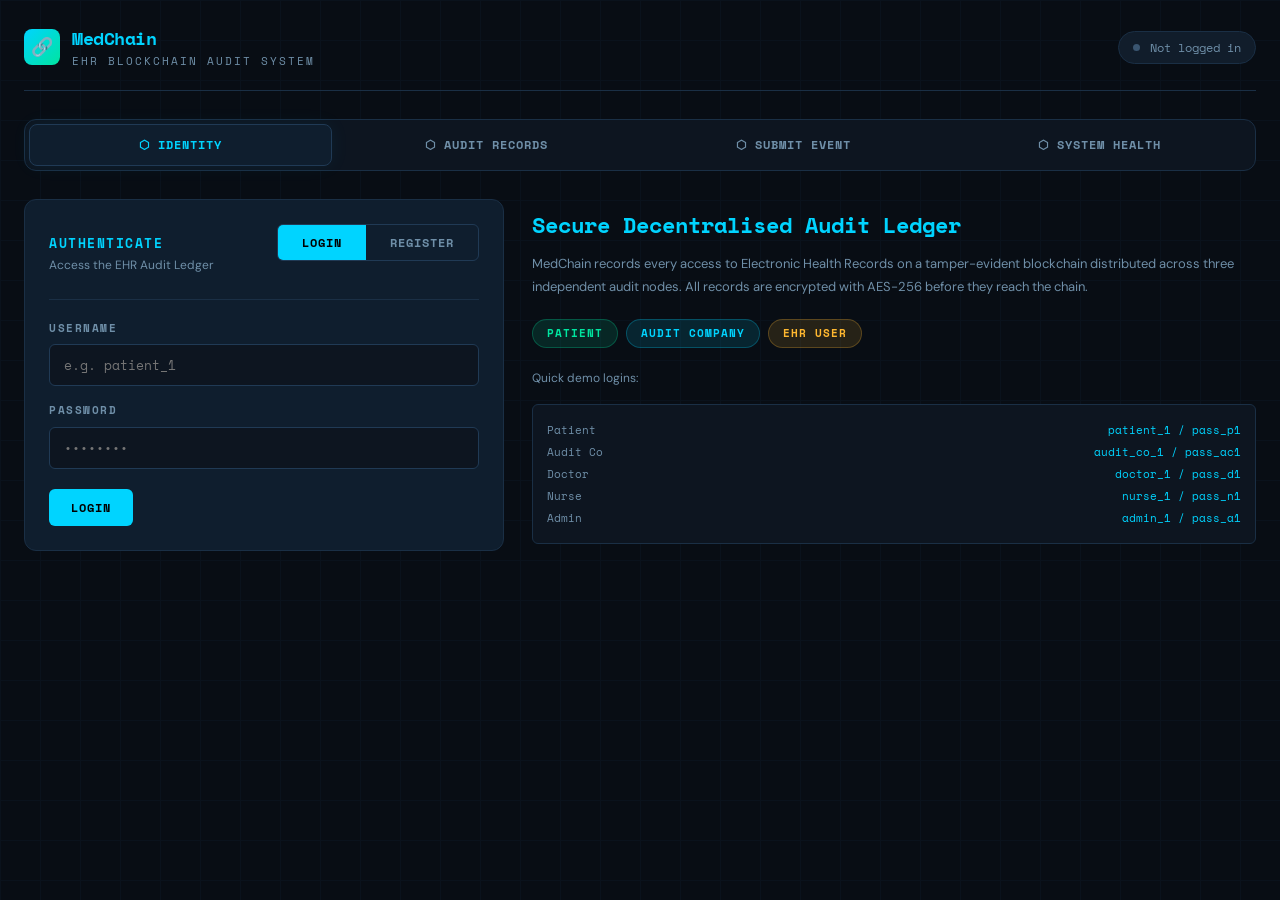
==== index.html @ 788067a7 "Push all" ====
<!doctype html>
<html lang="en">
  <head>
    <meta charset="UTF-8" />
    <meta name="viewport" content="width=device-width, initial-scale=1.0" />
    <title>MedChain — EHR Audit System</title>
    <link rel="preconnect" href="https://fonts.googleapis.com" />
    <link
      href="https://fonts.googleapis.com/css2?family=Space+Mono:ital,wght@0,400;0,700;1,400&family=DM+Sans:wght@300;400;500;600&display=swap"
      rel="stylesheet" />
    <link rel="stylesheet" href="styles.css" />
  </head>
  <body>
    <div id="app">
      <header>
        <div class="logo">
          <div class="logo-icon">🔗</div>
          <div>
            <div class="logo-text">MedChain</div>
            <div class="logo-sub">EHR Blockchain Audit System</div>
          </div>
        </div>
        <div id="user-badge">
          <div class="badge-dot"></div>
          <span id="user-badge-text">Not logged in</span>
        </div>
      </header>

      <div class="tabs">
        <div class="tab active" data-tab="auth">⬡ Identity</div>
        <div class="tab" data-tab="records">⬡ Audit Records</div>
        <div class="tab" data-tab="submit">⬡ Submit Event</div>
        <div class="tab" data-tab="health">⬡ System Health</div>
      </div>

      <div id="tab-auth" class="tab-content active">
        <div class="auth-layout">
          <div>
            <div class="card" style="margin-bottom: 0">
              <div class="card-header">
                <div>
                  <div class="card-title" id="auth-title">Authenticate</div>
                  <div class="card-sub">Access the EHR Audit Ledger</div>
                </div>
                <div class="auth-toggle">
                  <button
                    class="auth-toggle-btn active"
                    id="btn-login-mode"
                    onclick="setAuthMode('login')">
                    Login
                  </button>
                  <button
                    class="auth-toggle-btn"
                    id="btn-reg-mode"
                    onclick="setAuthMode('register')">
                    Register
                  </button>
                </div>
              </div>

              <div id="auth-alert"></div>

              <div class="form-row">
                <label>Username</label>
                <input
                  type="text"
                  id="auth-username"
                  placeholder="e.g. patient_1"
                  autocomplete="username" />
              </div>
              <div class="form-row">
                <label>Password</label>
                <input
                  type="password"
                  id="auth-password"
                  placeholder="••••••••"
                  autocomplete="current-password" />
              </div>

              <div id="reg-extra" style="display: none">
                <div class="form-row">
                  <label>Role</label>
                  <select id="auth-role">
                    <option value="patient">
                      Patient — view my own audit records
                    </option>
                    <option value="audit_company">
                      Audit Company — view all records
                    </option>
                    <option value="ehr_user">
                      EHR User — submit audit events
                    </option>
                  </select>
                </div>
              </div>

              <div class="btn-row">
                <button
                  class="btn btn-primary"
                  id="auth-submit-btn"
                  onclick="submitAuth()">
                  <span
                    class="spinner"
                    id="auth-spinner"
                    style="display: none"></span>
                  <span id="auth-btn-label">Login</span>
                </button>
                <button
                  class="btn btn-ghost btn-sm"
                  onclick="logout()"
                  id="logout-btn"
                  style="display: none">
                  Logout
                </button>
              </div>
            </div>
            <div id="session-info" style="display: none; margin-top: 16px">
              <div class="card" style="margin-bottom: 0">
                <div
                  class="card-header"
                  style="margin-bottom: 12px; padding-bottom: 10px">
                  <div class="card-title">Active Session</div>
                </div>
                <div class="info-box">
                  <div class="ib-row">
                    <span>Username</span
                    ><span class="ib-val" id="si-username">—</span>
                  </div>
                  <div class="ib-row">
                    <span>Role</span><span id="si-role-chip">—</span>
                  </div>
                  <div class="ib-row">
                    <span>Token</span
                    ><span class="ib-val" id="si-token-short">—</span>
                  </div>
                </div>
              </div>
            </div>
          </div>
          <div class="auth-info">
            <h2>Secure Decentralised Audit Ledger</h2>
            <p>
              MedChain records every access to Electronic Health Records on a
              tamper-evident blockchain distributed across three independent
              audit nodes. All records are encrypted with AES-256 before they
              reach the chain.
            </p>

            <div class="role-chips">
              <div class="role-chip chip-patient">Patient</div>
              <div class="role-chip chip-auditor">Audit Company</div>
              <div class="role-chip chip-ehr">EHR User</div>
            </div>

            <p style="margin-bottom: 14px; font-size: 12px">
              Quick demo logins:
            </p>
            <div class="info-box">
              <div class="ib-row">
                <span>Patient</span>
                <span class="ib-val">patient_1 / pass_p1</span>
              </div>
              <div class="ib-row">
                <span>Audit Co</span>
                <span class="ib-val">audit_co_1 / pass_ac1</span>
              </div>
              <div class="ib-row">
                <span>Doctor</span>
                <span class="ib-val">doctor_1 / pass_d1</span>
              </div>
              <div class="ib-row">
                <span>Nurse</span> <span class="ib-val">nurse_1 / pass_n1</span>
              </div>
              <div class="ib-row">
                <span>Admin</span> <span class="ib-val">admin_1 / pass_a1</span>
              </div>
            </div>
          </div>
        </div>
      </div>
      <div id="tab-records" class="tab-content">
        <div id="records-login-wall" style="display: none">
          <div class="card">
            <div class="empty">
              <div class="empty-icon">🔐</div>
              Please login to view audit records.
            </div>
          </div>
        </div>

        <div id="records-main" style="display: none">
          <div id="rec-patient-view" style="display: none">
            <div class="card">
              <div class="card-header">
                <div>
                  <div class="card-title">My Audit Records</div>
                  <div class="card-sub">
                    All access events logged for your health record
                  </div>
                </div>
                <button class="btn btn-ghost btn-sm" onclick="loadMyRecords()">
                  <span
                    class="spinner"
                    id="rec-p-spinner"
                    style="display: none"></span>
                  ↻ Refresh
                </button>
              </div>
              <div id="patient-records-alert"></div>
              <div id="patient-records-table"></div>
            </div>
          </div>
          <div id="rec-auditor-view" style="display: none">
            <div class="card">
              <div class="card-header">
                <div>
                  <div class="card-title">Record Query Console</div>
                  <div class="card-sub">
                    Query audit data across all patients and users
                  </div>
                </div>
              </div>
              <div id="audit-records-alert"></div>

              <div class="filter-bar">
                <label>Mode</label>
                <select id="audit-query-mode" onchange="onQueryModeChange()">
                  <option value="all">All patients — all records</option>
                  <option value="patient">Single patient</option>
                  <option value="user">By EHR user</option>
                </select>

                <div
                  id="audit-patient-filter"
                  style="
                    display: none;
                    display: flex;
                    align-items: center;
                    gap: 8px;
                    flex: 1;
                  ">
                  <label>Patient ID</label>
                  <select id="audit-patient-sel">
                    <option value="patient_1">patient_1</option>
                    <option value="patient_2">patient_2</option>
                    <option value="patient_3">patient_3</option>
                    <option value="patient_4">patient_4</option>
                    <option value="patient_5">patient_5</option>
                    <option value="patient_6">patient_6</option>
                    <option value="patient_7">patient_7</option>
                    <option value="patient_8">patient_8</option>
                    <option value="patient_9">patient_9</option>
                    <option value="patient_10">patient_10</option>
                  </select>
                </div>

                <div
                  id="audit-user-filter"
                  style="display: none; align-items: center; gap: 8px; flex: 1">
                  <label>User ID</label>
                  <input
                    type="text"
                    id="audit-user-input"
                    placeholder="e.g. doctor_1"
                    style="flex: 1" />
                </div>

                <button
                  class="btn btn-primary btn-sm"
                  onclick="runAuditQuery()">
                  <span
                    class="spinner"
                    id="rec-a-spinner"
                    style="display: none"></span>
                  Query →
                </button>
              </div>

              <div id="audit-records-table"></div>
            </div>
          </div>
          <div id="rec-ehr-view" style="display: none">
            <div class="card">
              <div class="empty">
                <div class="empty-icon">🏥</div>
                EHR Users submit audit records but cannot query the ledger.<br />
                <span style="font-size: 12px; color: var(--text3)"
                  >Switch to the "Submit Event" tab to log an EHR access.</span
                >
              </div>
            </div>
          </div>
        </div>
      </div>
      <div id="tab-submit" class="tab-content">
        <div id="submit-login-wall" style="display: none">
          <div class="card">
            <div class="empty">
              <div class="empty-icon">🔐</div>
              Login as an
              <strong style="color: var(--amber)">EHR User</strong> to submit
              audit events.
            </div>
          </div>
        </div>

        <div id="submit-role-wall" style="display: none">
          <div class="card">
            <div class="empty">
              <div class="empty-icon">🚫</div>
              Only
              <strong style="color: var(--amber)">EHR Users</strong> (doctors,
              nurses, admins) can submit audit events.<br />
              <span style="font-size: 12px; color: var(--text3)"
                >Patients and Audit Companies have read-only access.</span
              >
            </div>
          </div>
        </div>

        <div id="submit-main" style="display: none">
          <div
            style="
              display: grid;
              grid-template-columns: 1fr 400px;
              gap: 20px;
              align-items: start;
            ">
            <div class="card" style="margin-bottom: 0">
              <div class="card-header">
                <div>
                  <div class="card-title">Submit Audit Event</div>
                  <div class="card-sub">
                    Record an EHR access to the blockchain — encrypted &amp;
                    signed
                  </div>
                </div>
              </div>

              <div id="submit-alert"></div>

              <div class="form-cols">
                <div class="form-row">
                  <label>Patient ID</label>
                  <select id="sub-patient">
                    <option value="patient_1">patient_1</option>
                    <option value="patient_2">patient_2</option>
                    <option value="patient_3">patient_3</option>
                    <option value="patient_4">patient_4</option>
                    <option value="patient_5">patient_5</option>
                    <option value="patient_6">patient_6</option>
                    <option value="patient_7">patient_7</option>
                    <option value="patient_8">patient_8</option>
                    <option value="patient_9">patient_9</option>
                    <option value="patient_10">patient_10</option>
                  </select>
                </div>
                <div class="form-row">
                  <label>Action Type</label>
                  <select id="sub-action">
                    <option value="query">query — Read record</option>
                    <option value="change">change — Modify record</option>
                    <option value="create">create — Create new record</option>
                    <option value="delete">delete — Delete record</option>
                    <option value="print">print — Print record</option>
                    <option value="copy">copy — Copy / transfer</option>
                  </select>
                </div>
              </div>

              <div class="form-row">
                <label>Details / Notes</label>
                <textarea
                  id="sub-details"
                  placeholder="Describe the reason for access (e.g. 'Pre-operative medication review')"></textarea>
              </div>

              <div class="form-cols">
                <!-- <div class="form-row">
                  <label>Target Audit Node</label>
                  <select id="sub-node">
                    <option value="http://127.0.0.1:5002">
                      Node 1 — port 5002
                    </option>
                    <option value="http://127.0.0.1:5012">
                      Node 2 — port 5012
                    </option>
                    <option value="http://127.0.0.1:5022">
                      Node 3 — port 5022
                    </option>
                  </select>
                </div> -->
                <div class="form-row">
                  <label>Submitted By (auto)</label>
                  <input
                    type="text"
                    id="sub-userid"
                    disabled
                    placeholder="from JWT token" />
                </div>
              </div>

              <div class="btn-row">
                <button class="btn btn-success" onclick="submitRecord()">
                  <span
                    class="spinner"
                    id="sub-spinner"
                    style="display: none"></span>
                  ⬡ Encrypt &amp; Submit to Blockchain
                </button>
                <button
                  class="btn btn-ghost btn-sm"
                  onclick="clearSubmitForm()">
                  Clear
                </button>
              </div>
            </div>
            <div>
              <div class="card" style="margin-bottom: 16px">
                <div
                  class="card-header"
                  style="margin-bottom: 12px; padding-bottom: 10px">
                  <div class="card-title">Submission Pipeline</div>
                </div>
                <div
                  style="
                    font-family: var(--mono);
                    font-size: 11px;
                    color: var(--text2);
                    line-height: 2.2;
                  ">
                  <div style="margin-bottom: 4px">
                    <span style="color: var(--green)">①</span> Record JSON
                    assembled
                  </div>
                  <div
                    style="
                      margin-left: 12px;
                      color: var(--text3);
                      margin-bottom: 4px;
                    ">
                    ↓ fetch patient AES-256 key
                  </div>
                  <div style="margin-bottom: 4px">
                    <span style="color: var(--green)">②</span> Record encrypted
                    (AES-256-CBC)
                  </div>
                  <div
                    style="
                      margin-left: 12px;
                      color: var(--text3);
                      margin-bottom: 4px;
                    ">
                    ↓ sign ciphertext with RSA-2048 private key
                  </div>
                  <div style="margin-bottom: 4px">
                    <span style="color: var(--green)">③</span> Ciphertext +
                    signature POSTed to node
                  </div>
                  <div
                    style="
                      margin-left: 12px;
                      color: var(--text3);
                      margin-bottom: 4px;
                    ">
                    ↓ node verifies signature
                  </div>
                  <div style="margin-bottom: 4px">
                    <span style="color: var(--green)">④</span> Record mined into
                    block (PoW)
                  </div>
                  <div
                    style="
                      margin-left: 12px;
                      color: var(--text3);
                      margin-bottom: 4px;
                    ">
                    ↓ block broadcast to 2 peer nodes
                  </div>
                  <div>
                    <span style="color: var(--cyan)">⑤</span> Decentralised
                    &amp; immutable ✓
                  </div>
                </div>
              </div>

              <div class="card" style="margin-bottom: 0">
                <div
                  class="card-header"
                  style="margin-bottom: 12px; padding-bottom: 10px">
                  <div class="card-title">Last Submission</div>
                </div>
                <div id="last-submission" class="info-box">
                  <div style="color: var(--text3); font-size: 11px">
                    No submission yet this session.
                  </div>
                </div>
              </div>
            </div>
          </div>
        </div>
      </div>
      <div id="tab-health" class="tab-content">
        <div class="stat-strip">
          <div class="stat-box">
            <div class="sb-val" id="stat-nodes">—</div>
            <div class="sb-lbl">Nodes Online</div>
          </div>
          <div class="stat-box">
            <div class="sb-val" id="stat-blocks">—</div>
            <div class="sb-lbl">Chain Length</div>
          </div>
          <div class="stat-box">
            <div class="sb-val" id="stat-records">—</div>
            <div class="sb-lbl">Total Records</div>
          </div>
          <div class="stat-box">
            <div class="sb-val" id="stat-valid">—</div>
            <div class="sb-lbl">Validation Status</div>
          </div>
        </div>

        <div class="node-grid" id="node-grid"></div>

        <div class="card">
          <div class="card-header">
            <div>
              <div class="card-title">Block Chain — Node 1</div>
              <div class="card-sub">
                Visual representation of the immutable audit ledger (hover a
                block for details)
              </div>
            </div>
            <button class="btn btn-ghost btn-sm" onclick="refreshHealth()">
              <span
                class="spinner"
                id="health-spinner"
                style="display: none"></span>
              ↻ Refresh
            </button>
          </div>
          <div class="chain-vis" id="chain-vis">
            <div
              class="empty-icon"
              style="font-size: 20px; color: var(--text3)">
              Loading chain...
            </div>
          </div>
          <div id="chain-valid-banner"></div>
        </div>

        <div class="card">
          <div class="card-header">
            <div>
              <div class="card-title" style="color: var(--amber)">
                ⚠ Tamper Detection Demo
              </div>
              <div class="card-sub">
                Simulate an insider attack and observe automatic detection +
                recovery
              </div>
            </div>
          </div>

          <div class="tamper-demo-panel">
            <h4>How it works</h4>
            <p>
              Clicking "Run Attack" directly mutates a block's data on Node 1
              without updating its hash — exactly what a rogue DBA would do. The
              system immediately detects the broken hash chain and reports the
              tampered block index. "Recover" restores Node 1 by syncing from
              honest Node 2.
            </p>
            <div class="btn-row">
              <button
                class="btn btn-danger btn-sm"
                onclick="runTamperAttack()"
                id="btn-tamper">
                ⚡ Run Attack
              </button>
            </div>
          </div>

          <div id="tamper-log" class="tamper-log">
            <span class="tl-info"
              >[ System ] Tamper demo ready. Make sure at least one record has
              been submitted first.</span
            >
          </div>
        </div>

        <div class="card">
          <div class="card-header">
            <div class="card-title">Auth &amp; Query Server Status</div>
            <div class="card-sub">Supporting infrastructure health</div>
          </div>
          <div
            id="aux-servers"
            style="display: flex; gap: 14px; flex-wrap: wrap"></div>
        </div>
      </div>
    </div>

    <script src="main.js"></script>
  </body>
</html>
---- styles.css ----
:root {
  --bg: #080d14;
  --bg2: #0d1520;
  --bg3: #111d2b;
  --surface: #0f1e2e;
  --border: #1a2f45;
  --border2: #203a55;
  --cyan: #00d4ff;
  --cyan-dim: #0090b3;
  --green: #00e5a0;
  --green-dim: #009960;
  --red: #ff4d6a;
  --red-dim: #991f2e;
  --amber: #ffb830;
  --text: #c8ddef;
  --text2: #6f8fa8;
  --text3: #3a5570;
  --mono: "Space Mono", monospace;
  --sans: "DM Sans", sans-serif;
  --radius: 6px;
  --radius2: 12px;
}

*,
*::before,
*::after {
  box-sizing: border-box;
  margin: 0;
  padding: 0;
}

body {
  background: var(--bg);
  color: var(--text);
  font-family: var(--sans);
  font-size: 14px;
  line-height: 1.6;
  min-height: 100vh;
  overflow-x: hidden;
}

body::before {
  content: "";
  position: fixed;
  inset: 0;
  background-image:
    linear-gradient(var(--border) 1px, transparent 1px),
    linear-gradient(90deg, var(--border) 1px, transparent 1px);
  background-size: 40px 40px;
  opacity: 0.18;
  pointer-events: none;
  z-index: 0;
}

#app {
  position: relative;
  z-index: 1;
  max-width: 1280px;
  margin: 0 auto;
  padding: 0 24px 60px;
}

header {
  display: flex;
  align-items: center;
  justify-content: space-between;
  padding: 24px 0 20px;
  border-bottom: 1px solid var(--border);
  margin-bottom: 28px;
}
.logo {
  display: flex;
  align-items: center;
  gap: 12px;
}
.logo-icon {
  width: 36px;
  height: 36px;
  background: linear-gradient(135deg, var(--cyan), var(--green));
  border-radius: 8px;
  display: flex;
  align-items: center;
  justify-content: center;
  font-size: 18px;
}
.logo-text {
  font-family: var(--mono);
  font-size: 18px;
  font-weight: 700;
  color: var(--cyan);
  letter-spacing: -0.5px;
}
.logo-sub {
  font-size: 11px;
  color: var(--text2);
  font-family: var(--mono);
  text-transform: uppercase;
  letter-spacing: 2px;
}
#user-badge {
  display: flex;
  align-items: center;
  gap: 10px;
  font-family: var(--mono);
  font-size: 12px;
  color: var(--text2);
  background: var(--bg3);
  border: 1px solid var(--border);
  border-radius: 20px;
  padding: 6px 14px;
  transition: all 0.2s;
}
#user-badge.active {
  border-color: var(--cyan-dim);
  color: var(--cyan);
}
.badge-dot {
  width: 7px;
  height: 7px;
  border-radius: 50%;
  background: var(--text3);
}
#user-badge.active .badge-dot {
  background: var(--green);
  box-shadow: 0 0 6px var(--green);
}

/* ── Nav Tabs ─────────────────────────────────────────────────── */
.tabs {
  display: flex;
  gap: 4px;
  margin-bottom: 28px;
  background: var(--bg2);
  border: 1px solid var(--border);
  border-radius: var(--radius2);
  padding: 4px;
}
.tab {
  flex: 1;
  text-align: center;
  padding: 10px 8px;
  border-radius: 8px;
  cursor: pointer;
  font-family: var(--mono);
  font-size: 12px;
  font-weight: 700;
  text-transform: uppercase;
  letter-spacing: 1px;
  color: var(--text2);
  transition: all 0.18s;
  user-select: none;
  border: 1px solid transparent;
}
.tab:hover {
  color: var(--text);
  background: var(--bg3);
}
.tab.active {
  color: var(--cyan);
  background: var(--surface);
  border-color: var(--border2);
  box-shadow: 0 0 20px rgba(0, 212, 255, 0.06);
}
.tab-content {
  display: none;
}
.tab-content.active {
  display: block;
  animation: fadeIn 0.2s ease;
}
@keyframes fadeIn {
  from {
    opacity: 0;
    transform: translateY(4px);
  }
  to {
    opacity: 1;
    transform: translateY(0);
  }
}

/* ── Cards ────────────────────────────────────────────────────── */
.card {
  background: var(--surface);
  border: 1px solid var(--border);
  border-radius: var(--radius2);
  padding: 24px;
  margin-bottom: 20px;
}
.card-header {
  display: flex;
  align-items: center;
  justify-content: space-between;
  margin-bottom: 20px;
  padding-bottom: 14px;
  border-bottom: 1px solid var(--border);
}
.card-title {
  font-family: var(--mono);
  font-size: 13px;
  font-weight: 700;
  text-transform: uppercase;
  letter-spacing: 1.5px;
  color: var(--cyan);
}
.card-sub {
  font-size: 12px;
  color: var(--text2);
  margin-top: 2px;
}

/* ── Forms ────────────────────────────────────────────────────── */
.form-row {
  margin-bottom: 16px;
}
.form-row label {
  display: block;
  font-family: var(--mono);
  font-size: 11px;
  font-weight: 700;
  text-transform: uppercase;
  letter-spacing: 1.5px;
  color: var(--text2);
  margin-bottom: 7px;
}
.form-row input,
.form-row select,
.form-row textarea {
  width: 100%;
  background: var(--bg2);
  border: 1px solid var(--border2);
  border-radius: var(--radius);
  padding: 10px 14px;
  color: var(--text);
  font-family: var(--mono);
  font-size: 13px;
  outline: none;
  transition:
    border-color 0.15s,
    box-shadow 0.15s;
  appearance: none;
}
.form-row input:focus,
.form-row select:focus,
.form-row textarea:focus {
  border-color: var(--cyan-dim);
  box-shadow: 0 0 0 3px rgba(0, 212, 255, 0.07);
}
.form-row select option {
  background: var(--bg2);
}
.form-row textarea {
  resize: vertical;
  min-height: 80px;
}

.form-cols {
  display: grid;
  grid-template-columns: 1fr 1fr;
  gap: 16px;
}

/* ── Buttons ──────────────────────────────────────────────────── */
.btn {
  display: inline-flex;
  align-items: center;
  gap: 8px;
  padding: 10px 22px;
  border-radius: var(--radius);
  font-family: var(--mono);
  font-size: 12px;
  font-weight: 700;
  text-transform: uppercase;
  letter-spacing: 1px;
  cursor: pointer;
  border: none;
  transition: all 0.15s;
}
.btn-primary {
  background: var(--cyan);
  color: #000;
}
.btn-primary:hover {
  background: #00b8e0;
  box-shadow: 0 0 20px rgba(0, 212, 255, 0.3);
}
.btn-primary:active {
  transform: scale(0.97);
}

.btn-success {
  background: var(--green);
  color: #000;
}
.btn-success:hover {
  background: #00c889;
  box-shadow: 0 0 20px rgba(0, 229, 160, 0.25);
}

.btn-danger {
  background: transparent;
  color: var(--red);
  border: 1px solid var(--red-dim);
}
.btn-danger:hover {
  background: rgba(255, 77, 106, 0.1);
}

.btn-ghost {
  background: var(--bg3);
  color: var(--text2);
  border: 1px solid var(--border);
}
.btn-ghost:hover {
  color: var(--text);
  border-color: var(--border2);
}

.btn-amber {
  background: var(--amber);
  color: #000;
}
.btn-amber:hover {
  background: #e8a328;
}

.btn:disabled {
  opacity: 0.4;
  cursor: not-allowed;
}
.btn-sm {
  padding: 6px 14px;
  font-size: 11px;
}

.btn-row {
  display: flex;
  gap: 10px;
  flex-wrap: wrap;
  align-items: center;
  margin-top: 20px;
}

/* ── Auth Toggle ──────────────────────────────────────────────── */
.auth-toggle {
  display: flex;
  gap: 0;
  border: 1px solid var(--border2);
  border-radius: var(--radius);
  overflow: hidden;
  margin-bottom: 24px;
  width: fit-content;
}
.auth-toggle-btn {
  padding: 9px 24px;
  font-family: var(--mono);
  font-size: 12px;
  font-weight: 700;
  text-transform: uppercase;
  letter-spacing: 1px;
  cursor: pointer;
  border: none;
  background: transparent;
  color: var(--text2);
  transition: all 0.15s;
}
.auth-toggle-btn.active {
  background: var(--cyan);
  color: #000;
}

/* ── Auth Layout ──────────────────────────────────────────────── */
.auth-layout {
  display: grid;
  grid-template-columns: 480px 1fr;
  gap: 28px;
  align-items: start;
}
.auth-info {
  padding: 8px 0;
}
.auth-info h2 {
  font-family: var(--mono);
  font-size: 22px;
  color: var(--cyan);
  margin-bottom: 10px;
}
.auth-info p {
  color: var(--text2);
  font-size: 13px;
  line-height: 1.8;
  margin-bottom: 20px;
}

.role-chips {
  display: flex;
  gap: 8px;
  flex-wrap: wrap;
  margin-bottom: 20px;
}
.role-chip {
  padding: 5px 14px;
  border-radius: 20px;
  font-family: var(--mono);
  font-size: 11px;
  font-weight: 700;
  text-transform: uppercase;
  letter-spacing: 1px;
}
.chip-patient {
  background: rgba(0, 229, 160, 0.12);
  color: var(--green);
  border: 1px solid rgba(0, 229, 160, 0.25);
}
.chip-auditor {
  background: rgba(0, 212, 255, 0.12);
  color: var(--cyan);
  border: 1px solid rgba(0, 212, 255, 0.25);
}
.chip-ehr {
  background: rgba(255, 184, 48, 0.12);
  color: var(--amber);
  border: 1px solid rgba(255, 184, 48, 0.25);
}

.info-box {
  background: var(--bg2);
  border: 1px solid var(--border);
  border-radius: var(--radius);
  padding: 14px;
  font-family: var(--mono);
  font-size: 11px;
  color: var(--text2);
  line-height: 2;
}
.info-box .ib-row {
  display: flex;
  justify-content: space-between;
  gap: 16px;
}
.info-box .ib-val {
  color: var(--cyan);
}

/* ── Tables ───────────────────────────────────────────────────── */
.table-wrap {
  overflow-x: auto;
}
table {
  width: 100%;
  border-collapse: collapse;
  font-family: var(--mono);
  font-size: 12px;
}
thead th {
  text-align: left;
  padding: 10px 14px;
  font-size: 11px;
  font-weight: 700;
  text-transform: uppercase;
  letter-spacing: 1.5px;
  color: var(--text3);
  background: var(--bg2);
  border-bottom: 1px solid var(--border);
  white-space: nowrap;
}
tbody tr {
  border-bottom: 1px solid var(--border);
  transition: background 0.1s;
}
tbody tr:hover {
  background: rgba(255, 255, 255, 0.02);
}
tbody td {
  padding: 11px 14px;
  color: var(--text);
  vertical-align: middle;
}

.tag {
  display: inline-block;
  padding: 2px 10px;
  border-radius: 20px;
  font-size: 10px;
  font-weight: 700;
  text-transform: uppercase;
  letter-spacing: 0.8px;
}
.tag-query {
  background: rgba(0, 212, 255, 0.12);
  color: var(--cyan);
}
.tag-change {
  background: rgba(255, 184, 48, 0.12);
  color: var(--amber);
}
.tag-create {
  background: rgba(0, 229, 160, 0.12);
  color: var(--green);
}
.tag-delete {
  background: rgba(255, 77, 106, 0.12);
  color: var(--red);
}
.tag-print {
  background: rgba(140, 180, 200, 0.12);
  color: #8cb4c8;
}
.tag-copy {
  background: rgba(180, 140, 220, 0.12);
  color: #b48cdc;
}

.mono-sm {
  font-family: var(--mono);
  font-size: 11px;
  color: var(--text2);
}

/* ── Alerts ───────────────────────────────────────────────────── */
.alert {
  display: flex;
  align-items: flex-start;
  gap: 10px;
  padding: 12px 16px;
  border-radius: var(--radius);
  font-size: 13px;
  margin-bottom: 16px;
  animation: slideIn 0.2s ease;
}
@keyframes slideIn {
  from {
    opacity: 0;
    transform: translateX(-6px);
  }
  to {
    opacity: 1;
    transform: translateX(0);
  }
}
.alert-success {
  background: rgba(0, 229, 160, 0.08);
  border: 1px solid rgba(0, 229, 160, 0.25);
  color: var(--green);
}
.alert-error {
  background: rgba(255, 77, 106, 0.08);
  border: 1px solid rgba(255, 77, 106, 0.25);
  color: var(--red);
}
.alert-info {
  background: rgba(0, 212, 255, 0.08);
  border: 1px solid rgba(0, 212, 255, 0.25);
  color: var(--cyan);
}
.alert-warn {
  background: rgba(255, 184, 48, 0.08);
  border: 1px solid rgba(255, 184, 48, 0.25);
  color: var(--amber);
}

/* ── Query Filters ────────────────────────────────────────────── */
.filter-bar {
  display: flex;
  gap: 10px;
  align-items: center;
  flex-wrap: wrap;
  padding: 14px;
  background: var(--bg2);
  border: 1px solid var(--border);
  border-radius: var(--radius);
  margin-bottom: 16px;
}
.filter-bar label {
  font-family: var(--mono);
  font-size: 11px;
  font-weight: 700;
  text-transform: uppercase;
  letter-spacing: 1px;
  color: var(--text2);
  white-space: nowrap;
}
.filter-bar input,
.filter-bar select {
  background: var(--bg);
  border: 1px solid var(--border2);
  border-radius: var(--radius);
  padding: 7px 12px;
  color: var(--text);
  font-family: var(--mono);
  font-size: 12px;
  outline: none;
  flex: 1;
  min-width: 140px;
}
.filter-bar input:focus,
.filter-bar select:focus {
  border-color: var(--cyan-dim);
}

/* ── System Health / Demo ─────────────────────────────────────── */
.node-grid {
  display: grid;
  grid-template-columns: repeat(3, 1fr);
  gap: 16px;
  margin-bottom: 20px;
}
.node-card {
  background: var(--bg2);
  border: 1px solid var(--border);
  border-radius: var(--radius2);
  padding: 18px;
  position: relative;
  overflow: hidden;
  transition: border-color 0.2s;
}
.node-card.healthy {
  border-color: rgba(0, 229, 160, 0.3);
}
.node-card.warning {
  border-color: rgba(255, 184, 48, 0.3);
}
.node-card.critical {
  border-color: rgba(255, 77, 106, 0.4);
}
.node-card::before {
  content: "";
  position: absolute;
  inset: 0;
  background: linear-gradient(135deg, transparent 60%, rgba(0, 212, 255, 0.03));
  pointer-events: none;
}
.node-header {
  display: flex;
  align-items: center;
  justify-content: space-between;
  margin-bottom: 14px;
}
.node-name {
  font-family: var(--mono);
  font-size: 12px;
  font-weight: 700;
  text-transform: uppercase;
  letter-spacing: 1px;
  color: var(--cyan);
}
.node-status-dot {
  width: 10px;
  height: 10px;
  border-radius: 50%;
  background: var(--text3);
  transition: all 0.3s;
}
.node-status-dot.ok {
  background: var(--green);
  box-shadow: 0 0 8px var(--green);
  animation: pulse 2s infinite;
}
.node-status-dot.err {
  background: var(--red);
  box-shadow: 0 0 8px var(--red);
  animation: pulse-red 1s infinite;
}
@keyframes pulse {
  0%,
  100% {
    opacity: 1;
  }
  50% {
    opacity: 0.4;
  }
}
@keyframes pulse-red {
  0%,
  100% {
    opacity: 1;
  }
  50% {
    opacity: 0.5;
  }
}

.node-stat {
  margin-bottom: 8px;
}
.node-stat-label {
  font-family: var(--mono);
  font-size: 10px;
  color: var(--text3);
  text-transform: uppercase;
  letter-spacing: 1px;
}
.node-stat-value {
  font-family: var(--mono);
  font-size: 13px;
  color: var(--text);
  word-break: break-all;
}
.node-stat-value.ok {
  color: var(--green);
}
.node-stat-value.err {
  color: var(--red);
}

.chain-vis {
  display: flex;
  align-items: center;
  gap: 4px;
  overflow-x: auto;
  padding: 14px;
  background: var(--bg2);
  border: 1px solid var(--border);
  border-radius: var(--radius);
  margin-bottom: 16px;
  scrollbar-width: thin;
  scrollbar-color: var(--border2) transparent;
}
.block-pill {
  flex-shrink: 0;
  background: var(--bg3);
  border: 1px solid var(--border2);
  border-radius: 6px;
  padding: 6px 12px;
  font-family: var(--mono);
  font-size: 10px;
  text-align: center;
  transition: all 0.2s;
  cursor: default;
}
.block-pill.genesis {
  border-color: var(--cyan-dim);
}
.block-pill:hover {
  border-color: var(--cyan);
  box-shadow: 0 0 10px rgba(0, 212, 255, 0.15);
}
.block-pill.tampered {
  border-color: var(--red);
  background: rgba(255, 77, 106, 0.05);
}
.block-pill.tampered .bp-hash {
  color: var(--red);
}
.bp-idx {
  color: var(--text2);
  margin-bottom: 2px;
}
.bp-hash {
  color: var(--cyan);
}
.bp-recs {
  color: var(--text3);
  margin-top: 2px;
}
.chain-arrow {
  color: var(--text3);
  font-size: 16px;
  flex-shrink: 0;
}

.tamper-demo-panel {
  background: var(--bg2);
  border: 1px solid var(--border);
  border-left: 3px solid var(--amber);
  border-radius: var(--radius);
  padding: 18px;
  margin-bottom: 16px;
}
.tamper-demo-panel h4 {
  font-family: var(--mono);
  font-size: 12px;
  font-weight: 700;
  text-transform: uppercase;
  letter-spacing: 1.5px;
  color: var(--amber);
  margin-bottom: 8px;
}
.tamper-demo-panel p {
  font-size: 13px;
  color: var(--text2);
  margin-bottom: 14px;
}

.tamper-log {
  background: var(--bg);
  border: 1px solid var(--border);
  border-radius: var(--radius);
  padding: 12px 14px;
  font-family: var(--mono);
  font-size: 11px;
  color: var(--text2);
  line-height: 2;
  max-height: 200px;
  overflow-y: auto;
  scrollbar-width: thin;
}
.tl-ok {
  color: var(--green);
}
.tl-err {
  color: var(--red);
}
.tl-warn {
  color: var(--amber);
}
.tl-info {
  color: var(--cyan);
}

/* ── Stat Strip ───────────────────────────────────────────────── */
.stat-strip {
  display: grid;
  grid-template-columns: repeat(4, 1fr);
  gap: 14px;
  margin-bottom: 20px;
}
.stat-box {
  background: var(--bg2);
  border: 1px solid var(--border);
  border-radius: var(--radius);
  padding: 14px 16px;
  text-align: center;
}
.stat-box .sb-val {
  font-family: var(--mono);
  font-size: 28px;
  font-weight: 700;
  color: var(--cyan);
  line-height: 1;
  margin-bottom: 6px;
}
.stat-box .sb-lbl {
  font-family: var(--mono);
  font-size: 10px;
  text-transform: uppercase;
  letter-spacing: 1.5px;
  color: var(--text3);
}

/* ── Empty state ──────────────────────────────────────────────── */
.empty {
  text-align: center;
  padding: 48px;
  color: var(--text2);
  font-family: var(--mono);
  font-size: 13px;
}
.empty-icon {
  font-size: 40px;
  margin-bottom: 12px;
  opacity: 0.4;
}

/* ── Spinner ──────────────────────────────────────────────────── */
.spinner {
  display: inline-block;
  width: 14px;
  height: 14px;
  border: 2px solid transparent;
  border-top-color: currentColor;
  border-radius: 50%;
  animation: spin 0.6s linear infinite;
}
@keyframes spin {
  to {
    transform: rotate(360deg);
  }
}

/* ── Divider ──────────────────────────────────────────────────── */
.divider {
  border: none;
  border-top: 1px solid var(--border);
  margin: 20px 0;
}

/* ── Validation banner ─────────────────────────────────────────── */
.valid-banner {
  display: flex;
  align-items: center;
  gap: 10px;
  padding: 10px 16px;
  border-radius: var(--radius);
  font-family: var(--mono);
  font-size: 12px;
  font-weight: 700;
  text-transform: uppercase;
  letter-spacing: 1px;
}
.valid-banner.ok {
  background: rgba(0, 229, 160, 0.08);
  border: 1px solid rgba(0, 229, 160, 0.3);
  color: var(--green);
}
.valid-banner.err {
  background: rgba(255, 77, 106, 0.08);
  border: 1px solid rgba(255, 77, 106, 0.3);
  color: var(--red);
}

/* ── Role indicator ──────────────────────────────────────────── */
.role-badge {
  display: inline-block;
  padding: 2px 10px;
  border-radius: 20px;
  font-family: var(--mono);
  font-size: 10px;
  font-weight: 700;
  text-transform: uppercase;
  letter-spacing: 0.8px;
}
.role-patient {
  background: rgba(0, 229, 160, 0.12);
  color: var(--green);
}
.role-audit_company {
  background: rgba(0, 212, 255, 0.12);
  color: var(--cyan);
}
.role-ehr_user {
  background: rgba(255, 184, 48, 0.12);
  color: var(--amber);
}

/* ── Scrollbar ────────────────────────────────────────────────── */
::-webkit-scrollbar {
  width: 6px;
  height: 6px;
}
::-webkit-scrollbar-track {
  background: transparent;
}
::-webkit-scrollbar-thumb {
  background: var(--border2);
  border-radius: 3px;
}

@media (max-width: 900px) {
  .auth-layout {
    grid-template-columns: 1fr;
  }
  .node-grid {
    grid-template-columns: 1fr;
  }
  .form-cols {
    grid-template-columns: 1fr;
  }
  .stat-strip {
    grid-template-columns: repeat(2, 1fr);
  }
}
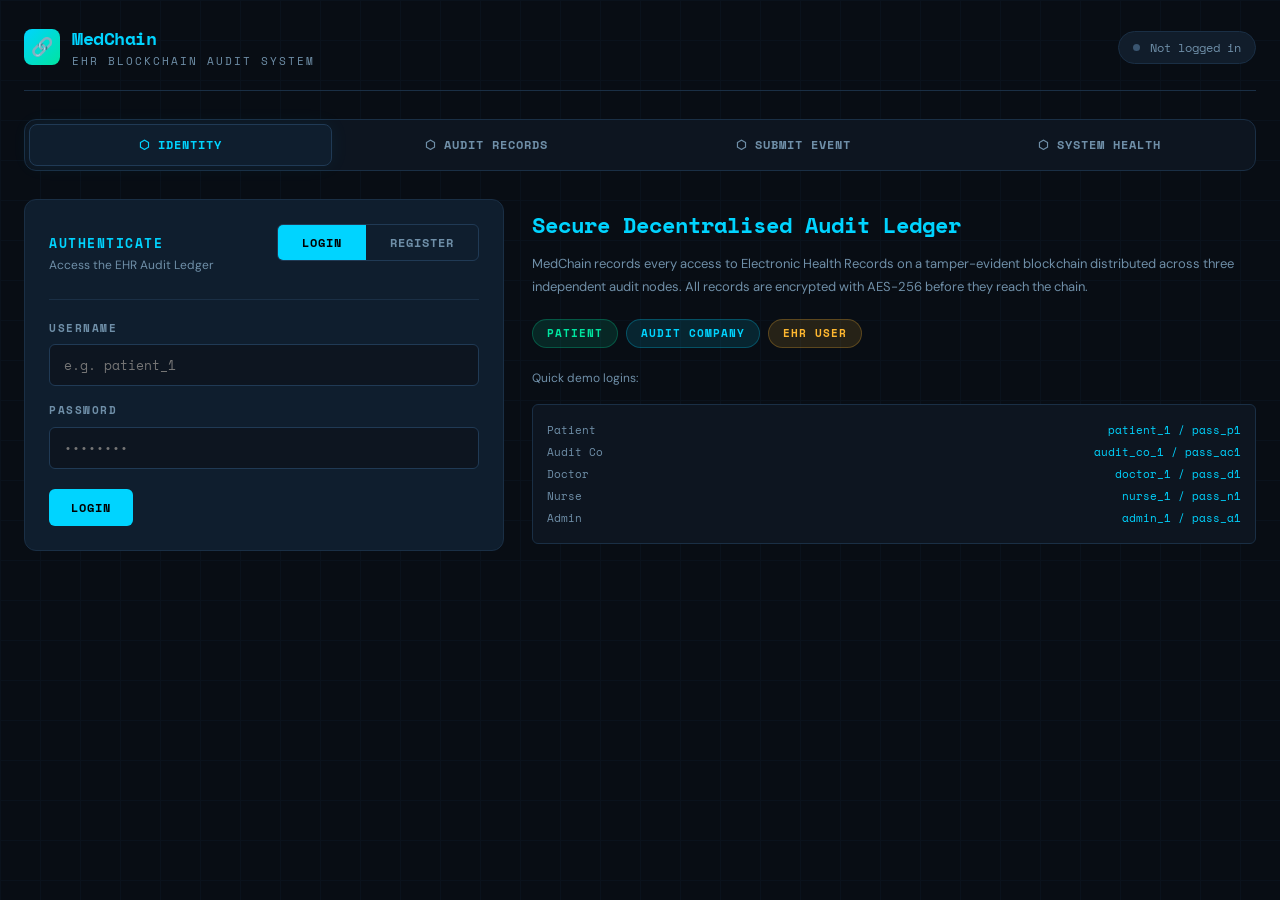
==== commit e5bb2b6a: "changes" ====
--- a/index.html
+++ b/index.html
@@ -376,20 +376,7 @@
               </div>
 
               <div class="form-cols">
-                <!-- <div class="form-row">
-                  <label>Target Audit Node</label>
-                  <select id="sub-node">
-                    <option value="http://127.0.0.1:5002">
-                      Node 1 — port 5002
-                    </option>
-                    <option value="http://127.0.0.1:5012">
-                      Node 2 — port 5012
-                    </option>
-                    <option value="http://127.0.0.1:5022">
-                      Node 3 — port 5022
-                    </option>
-                  </select>
-                </div> -->
+                
                 <div class="form-row">
                   <label>Submitted By (auto)</label>
                   <input
